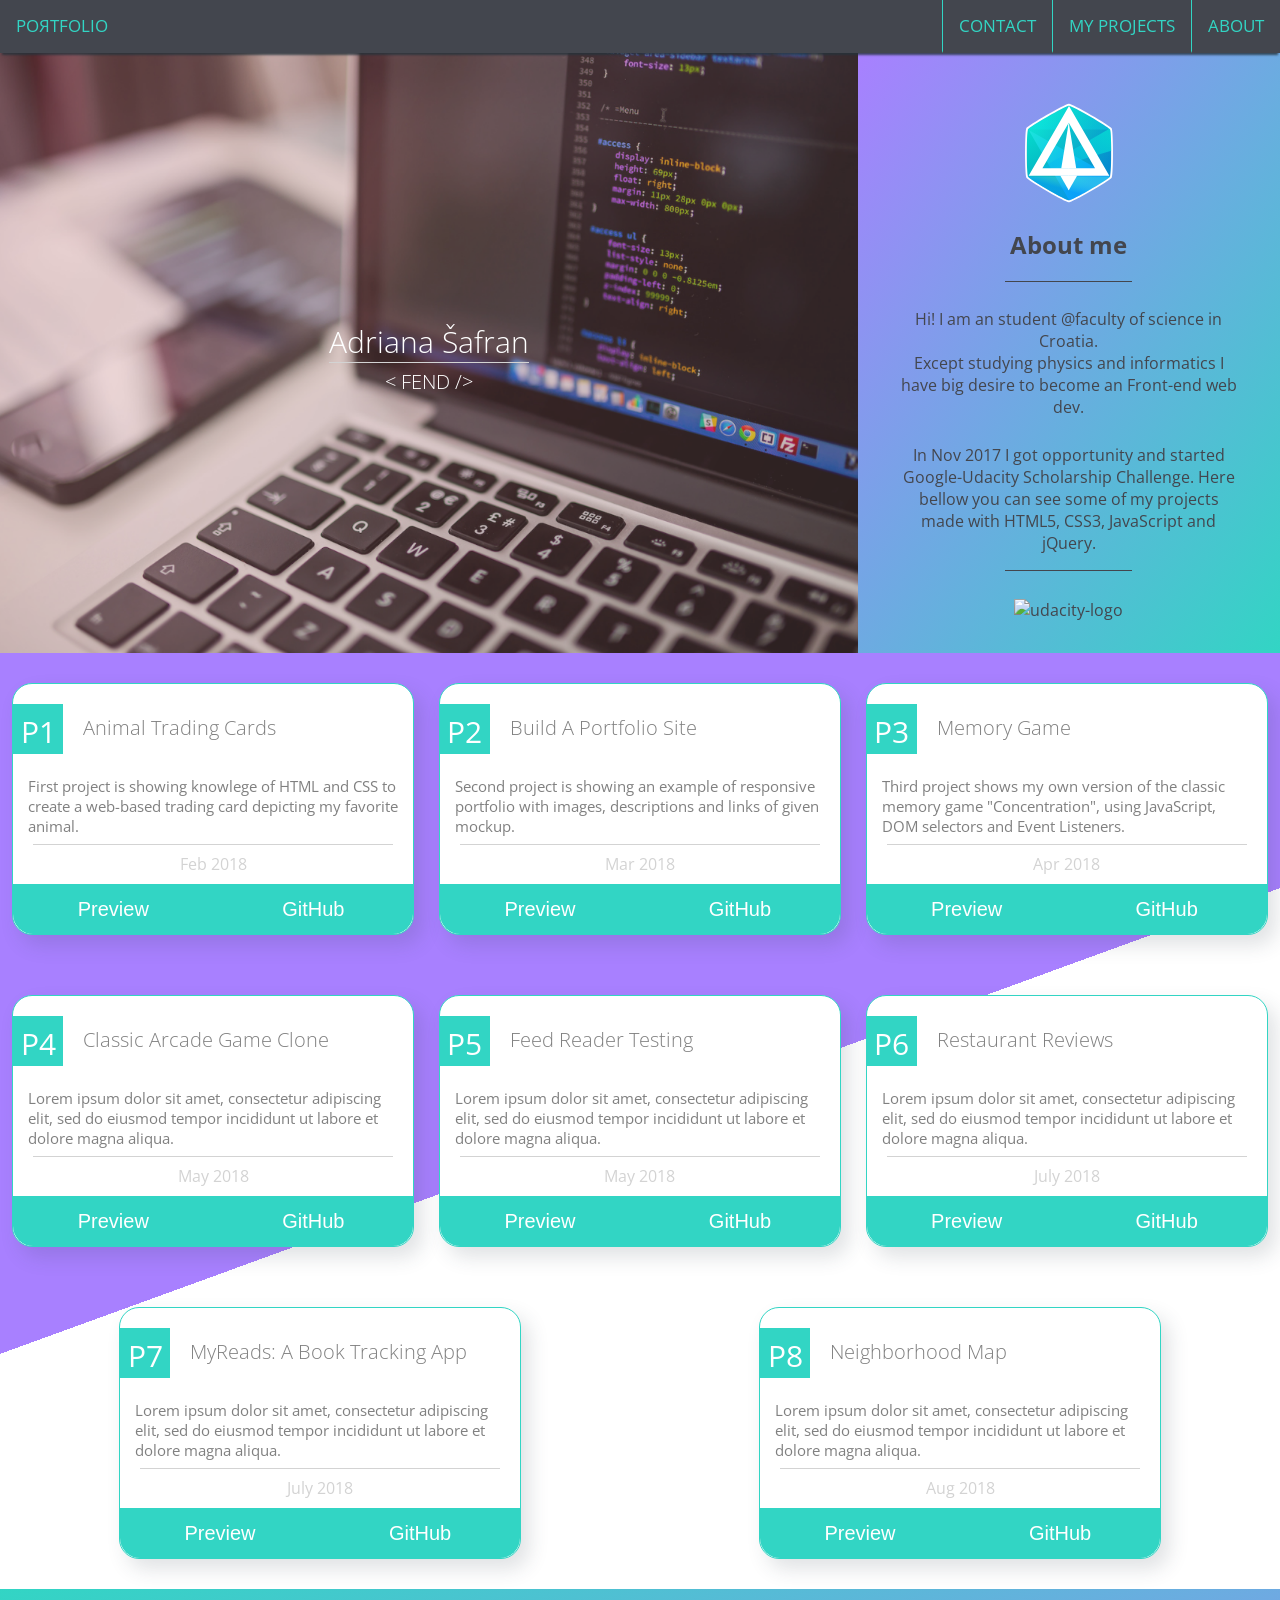
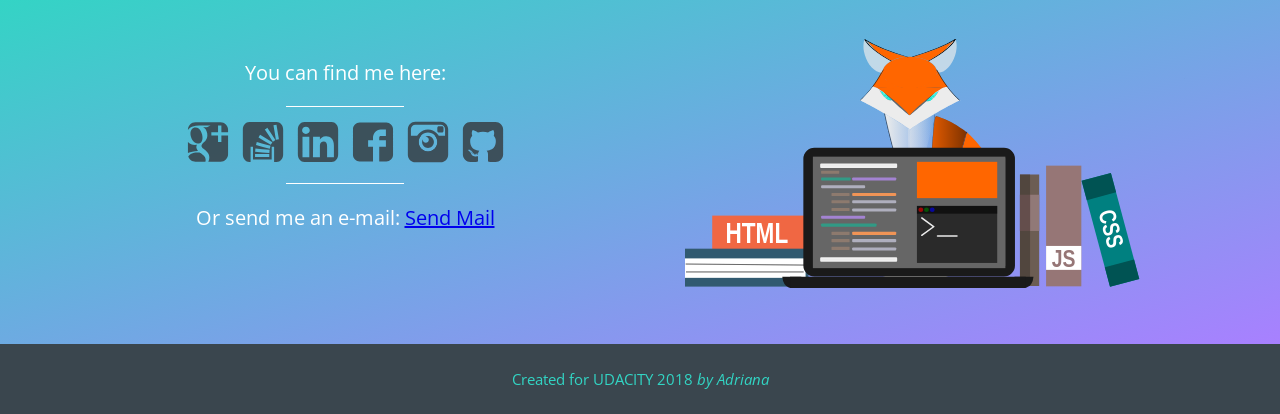
==== index.html @ e8c55a44 "Portfolio FEND Google-Udacity Portfolio" ====
<!DOCTYPE html>
<html>
<head>
  <meta charset="utf-8">
  <title>ASafran | Portfolio</title>
  <link rel="icon" type="image/png" href="img/logo.png"/>
  <link rel="stylesheet" href="https://use.fontawesome.com/releases/v5.0.8/css/all.css">
  <link rel="stylesheet" href="https://fonts.googleapis.com/css?family=Open+Sans:400,300" type="text/css">
  <link rel="stylesheet" href="css/main.css">
  <meta name="viewport" content="width=device-width, initial-scale=1">
  <link rel="stylesheet" media="screen and (max-width:600px)" href="css/small.css">
  <link rel="stylesheet" media="screen and (min-width:601px) and (max-width:1150px)" href="css/medium.css">
  <link rel="stylesheet" media="screen and (max-width:850px)" href="css/edit.css">
</head>
<body>
  <div onclick="topFunction()" id="myBtn" title="Go to top"><i class="fas fa-angle-double-up"></i>
  </div>
  <header>
    <div class="navigation" id="mynavigation">
      <a href="#">POЯTFOLIO</a>
      <a href="#my-info">ABOUT</a>
      <a href="#my-projects">MY PROJECTS</a>
      <a href="#social">CONTACT</a>
      <a href="javascript:void(0);" style="font-size:25px;" class="icon" onclick="myFunction()">&#9776;</a>
    </div>
  </header>
  <div class="container-main">
    <div class="container-left">
      <span class="container-left-content">
        <p class="my-name">Adriana &#352;afran</p>
        <hr class="hr-content">
        <p class="course">&lt; FEND /&gt;</p>
      </span>
    </div>
    <div class="info" id="my-info">
      <img class="white-logo" src="img/mylogo_white.svg" alt="mylogo">
      <h2 class="name">About me</h2>
      <hr class="info-line">
      <p class="about-me">Hi! I am an student @faculty of science in Croatia.<br>
      Except studying physics and informatics I have big desire to become an Front-end
      web dev.</p>
      <p class="about-me">In Nov 2017 I got opportunity and started Google-Udacity Scholarship Challenge. Here bellow you can see some of my projects made with HTML5, CSS3, JavaScript and
        jQuery.
      </p>
      <hr class="info-line">
      <img src="https://eu.udacity.com/assets/iridium/images/core/header/udacity-wordmark-light.svg" alt="udacity-logo" class="udacity">
    </div>
    <div class="my-projects" id="my-projects">
      <div class="card" id="card-0">
        <div class="p-number">
          <p class="p-text">P1</p>
        </div>
        <h3 class="card-title">Animal Trading Cards</h3>
        <div class="description">First project is showing knowlege of HTML and CSS to create a web-based trading card depicting my favorite animal.
        </div>
        <hr>
        <div class="date">
          Feb 2018
        </div>
        <div class="buttons">
          <button class="preview-btn"><a href="card/P2.html" class="preview">Preview</a></button>
          <button class="github-btn"><a href="https://github.com/adr1ana/GoogleUdacity/tree/gh-pages/card" class="cta2">GitHub</a></button>
        </div>
      </div>
      <div class="card" id="card-2">
        <div class="p-number">
          <p class="p-text">P2</p>
        </div>
        <h3 class="card-title">Build A Portfolio Site</h3>
        <div class="description">Second project is showing an example of responsive portfolio with images, descriptions and links of given mockup.
        </div>
        <hr>
        <div class="date">
          Mar 2018
        </div>
        <div class="buttons">
          <button class="preview-btn"><a href="https://adr1ana.github.io/GoogleUdacity/" class="preview">Preview</a></button>
          <button class="github-btn"><a href="https://github.com/adr1ana/GoogleUdacity/tree/gh-pages" class="git-hub">GitHub</a></button>
        </div>
      </div>
      <div class="card" id="card-3">
        <div class="p-number">
          <p class="p-text">P3</p>
        </div>
        <h3 class="card-title">Memory Game</h3>
        <div class="description">Third project shows my own version of the classic memory game "Concentration", using JavaScript, DOM selectors and Event Listeners.
        </div>
        <hr>
        <div class="date">
          Apr 2018
        </div>
        <div class="buttons">
          <button class="preview-btn">Preview</button>
          <button class="github-btn">GitHub</button>
        </div>
      </div>
      <br>
      <div class="card" id="card-1">
        <div class="p-number">
          <p class="p-text">P4</p>
        </div>
        <h3 class="card-title">Classic Arcade Game Clone</h3>
        <div class="description">Lorem ipsum dolor sit amet, consectetur adipiscing elit, sed do eiusmod tempor incididunt ut labore et dolore magna aliqua.
        </div>
        <hr>
        <div class="date">
          May 2018
        </div>
        <div class="buttons">
          <button class="preview-btn">Preview</button>
          <button class="github-btn">GitHub</button>
        </div>
      </div>
      <div class="card" id="card-1">
        <div class="p-number">
          <p class="p-text">P5</p>
        </div>
        <h3 class="card-title">Feed Reader Testing</h3>
        <div class="description">Lorem ipsum dolor sit amet, consectetur adipiscing elit, sed do eiusmod tempor incididunt ut labore et dolore magna aliqua.
        </div>
        <hr>
        <div class="date">
          May 2018
        </div>
        <div class="buttons">
          <button class="preview-btn">Preview</button>
          <button class="github-btn">GitHub</button>
        </div>
      </div>
      <div class="card" id="card-1">
        <div class="p-number">
          <p class="p-text">P6</p>
        </div>
        <h3 class="card-title">Restaurant Reviews</h3>
        <div class="description">Lorem ipsum dolor sit amet, consectetur adipiscing elit, sed do eiusmod tempor incididunt ut labore et dolore magna aliqua.
        </div>
        <hr>
        <div class="date">
          July 2018
        </div>
        <div class="buttons">
          <button class="preview-btn">Preview</button>
          <button class="github-btn">GitHub</button>
        </div>
      </div>
      <br>
      <div class="card" id="card-1">
        <div class="p-number">
          <p class="p-text">P7</p>
        </div>
        <h3 class="card-title">MyReads: A Book Tracking App</h3>
        <div class="description">Lorem ipsum dolor sit amet, consectetur adipiscing elit, sed do eiusmod tempor incididunt ut labore et dolore magna aliqua.
        </div>
        <hr>
        <div class="date">
          July 2018
        </div>
        <div class="buttons">
          <button class="preview-btn">Preview</button>
          <button class="github-btn">GitHub</button>
        </div>
      </div>
      <div class="card" id="card-1">
        <div class="p-number">
          <p class="p-text">P8</p>
        </div>
        <h3 class="card-title">Neighborhood Map</h3>
        <div class="description">Lorem ipsum dolor sit amet, consectetur adipiscing elit, sed do eiusmod tempor incididunt ut labore et dolore magna aliqua.
        </div>
        <hr>
        <div class="date">
          Aug 2018
        </div>
        <div class="buttons">
          <button class="preview-btn">Preview</button>
          <button class="github-btn">GitHub</button>
        </div>
      </div>
    </div>
    <div class="container-bottom">
      <!-- contacts -->
      <div class="contact" id="social">
        <div class="contact-links">
          <p> You can find me here: </p>
          <hr class="hr-contact">
          <a href="https://plus.google.com/u/0/112893864127905026403"><img src="img/icon-google-o.svg" class="icon google-plus" alt="Google Plus Icon"></a>
          <a href="https://stackoverflow.com/users/6788183/adriana-%C5%A0afran"><img src="img/icon-stack-o.svg" class="icon stackoverflow" alt="Stackoverflow Icon"></a>
          <a href="https://www.linkedin.com/in/adriana-%C5%A1afran-312510150/"><img src="img/icon-linkedin-o.svg" class="icon linkedin" alt="Linkedin Icon"></a>
          <a href="https://www.facebook.com/adriana46"><img src="img/icon-fb-o.svg" alt="Facebook Icon" class="icon facebook"></a>
          <a href="https://www.instagram.com/adr1ana46/"><img src="img/icon-instagram-o.svg" class="icon instagram" alt="Instagram Icon"></a>
          <a href="https://github.com/adr1ana/"><img src="img/icon-git-o.svg" class="icon github" alt="GitHub Icon"></a>
          <hr class="hr-contact">
          <p>Or send me an e-mail: <a href="mailto:adriana.safran@gmail.com">Send Mail</a>
          </p>
        </div>
        <div class="contact-img">
          <img src="img/web-drawing.svg"width="500">
        </div>
      </div>
      <footer>
        <p>Created for UDACITY 2018 <em>by Adriana</em></p>
      </footer>
    </div>
  </div>
  <script src="js/main.js"></script>
</body>
</html>
---- css/main.css ----
body {
  font-family: 'Open Sans',sans-serif,arial;
  margin:0;
}
/* Logos */
.white-logo {
  width: 100px;
  height: 100px;
}
.udacity {
  padding: 20px;
}
/* Hamburger navigation */
.navigation {
  overflow: hidden;
  background-color: rgb(67,70,78);
  box-shadow: 0 4px 2px -2px rgba(37,50,59,.8);
  position: relative;
  width: 100%;
}
.navigation a {
  display: block;
  color: #32d5c4;
  text-align: center;
  padding: 14px 16px;
  text-decoration: none;
  font-size: 17px;
  border-bottom: 2px solid rgb(67,70,78);
}
.navigation a:not(:first-child) {
  float:right;
  border-left: 1px solid #32d5c4;
}
.navigation a:first-child {
  float:left;
}
.navigation a:hover:not(:first-child) {
  background-color: rgba(37,50,59,1);
  border-bottom: 2px solid #32d5c4;
}
.navigation .icon {
  display: none;
}
/* Containers */
.container-main, .container-bottom {
  width: 100%;
  display: flex;
  flex-wrap: wrap;
  margin: auto;
}
.container-left {
  width: 67%;
  height: 600px;
  background: url(../img/cover-designs.png) no-repeat center;
  background-size: cover;
  text-align: center;
  display: flex;
  align-items: center;
  justify-content: center;
}
.container-left-content {
  color: #fff;
  font-size: 30px;
  font-weight: lighter;
}
.my-name {
  margin-bottom: 0;
}
.hr-content {
  width: 100%;
  margin-top: 0;
  margin-bottom: 5px;
}
.course {
  margin-top: 0;
  font-size: 20px;
}
.info {
  width: 33%;
  background: linear-gradient(to bottom right,rgb(168,128,255),#32d5c4);
  text-align: center;
  padding-top: 50px;
  color: rgb(67,70,78);
}
.info-line {
  width: 30%;
  border-top: 1px solid rgb(67,70,78);
}
.about-me {
  padding: 10px 40px 0 40px;
}
/* Middle -cards- section */
.card {
  width: 400px;
  height: 250px;
  background-color: #fff;
  box-shadow: 8px 10px 20px 0 rgba(46,61,73,.15);
  border: 1px solid #32d5c4;
  border-radius: 20px;
  margin: 30px auto;
  float: left;
  position: relative;
}
#card-0:hover {
  background: url(../img/P1.png) no-repeat center;
  background-size: cover;
  color: #fff;
}
#card-2:hover {
  background: url(../img/P2.png) no-repeat center;
  background-size: cover;
  color: #fff;
}
#card-3:hover {
  background: url(../img/P3.png) no-repeat center;
  background-size: cover;
  color: #fff;
}
.card:hover {
  box-shadow: 0 5px 15px 0 rgba(153,153,153,.15);
}
.p-number{
  width: 50px;
  height: 50px;
  background-color: #32d5c4;
  float: left;
  margin: 20px 20px 0 0;
}
.p-text {
  color: #fff;
  text-align: center;
  font-size: 30px;
  margin: 7px;
}
.card-title {
  font-size: 20px;
  margin-top: 20px;
  margin-bottom: 20px;
  padding-top: 10px;
  font-weight: lighter;
}
.description {
  font-size: 15px;
  padding: 15px 15px 0 15px;
}
hr {
  height: 0;
  border: 0;
  border-top: 1px solid lightgray;
  width: 90%;
}
.date {
  font-size: 16px;
  text-align: center;
  color: lightgray;
}
.buttons {
  width: 100%;
  height: 50px;
  text-align: center;
  position: absolute;
  bottom: 0;
}
button {
  width: 50%;
  height: 50px;
  background-color: #32d5c4;
  color:#fff;
  border: 0 solid;
  font-size: 20px;
}
button a {
  text-decoration: none;
  color:#fff;
}
.preview-btn {
  border-radius: 0 0 0 20px;
  float: left;
}
.github-btn {
  border-radius: 0 0 20px 0;
  float: right;
}
button:hover {
  filter: brightness(95%);
}
/* Scrollbar div */
.my-projects {
  display: flex;
  flex-wrap: wrap;
	margin: auto;
	width: 100%;
	background: linear-gradient(-20deg, #fff 50%, rgb(168,128,255) 50%);
  color: gray;
}
/* Bottom and footer */
.contact {
  display: flex;
  flex-wrap: wrap;
  margin: auto;
  width: 100%;
  background: linear-gradient(to bottom right,#32d5c4,rgb(168,128,255));
  text-align: center;
  font-size: 20px;
  color: #fff;
  text-decoration: none;
  padding: 50px;
}
.hr-contact {
  border-top: 1px solid #fff;
  width: 20%;
}
.contact-links {
  width: 50%;
  float: left;
}
.contact-img {
  width: 50%;
  float: right;
}
.icon {
  width: 50px;
  height: 50px;
}
.google-plus:hover {
  content: url("../img/icon-google-h.svg");
}
.stackoverflow:hover {
  content: url("../img/icon-stack-h.svg");
}
.linkedin:hover {
  content: url("../img/icon-linkedin-h.svg");
}
.facebook:hover {
  content: url("../img/icon-fb-h.svg");
}
.instagram:hover {
  content: url("../img/icon-instagram-h.svg");
}
.github:hover {
  content: url("../img/icon-git-h.svg");
}
footer {
  width: 100%;
  background-color: rgba(37,50,59,.9);
  color: #32d5c4;
  text-align: center;
  font-size: 15px;
  padding: 10px;
}
#myBtn {
  display: none;
  position: fixed;
  bottom: 90px;
  right: 30px;
  z-index: 99;
  font-size: 20px;
  outline: none;
  background-color: rgba(37,50,59,.5);
  color: #fff;
  cursor: pointer;
  padding: 15px 25px;
}
#myBtn:hover {
  background-color: rgba(37,50,59,.8);
}
---- css/small.css ----
/* Hamburger navigation */
.navigation a:not(:first-child) {
  display: none;
}
.navigation a.icon {
  float: right;
  display: block;
  border: none;
}
.navigation.responsive {
  position: relative;
}
.navigation.responsive .icon {
  position: absolute;
  right: 0;
  top: 0;
  border: none;
}
.navigation.responsive a {
  float: none;
  display: block;
  text-align: center;
  border: none;
}
.navigation.responsive a:hover {
  border: none;
}
.navigation a:first-child{
  font-size: 25px;
}
/* Changing positions of divs and visual*/
.container-left {
  flex-basis: 100%;
}
.info {
  flex-basis: 100%;
}
.card {
  width: 350px;
  height: 250px;
}
.hr-contact {
  width: 100%;
}
---- css/medium.css ----
.container-left {
  width: 100%;
}
.info {
  width: 100%;
}
---- css/edit.css ----
.contact-img {
  display: none;
}
.contact-links {
  position: relative;
  margin: auto;
}
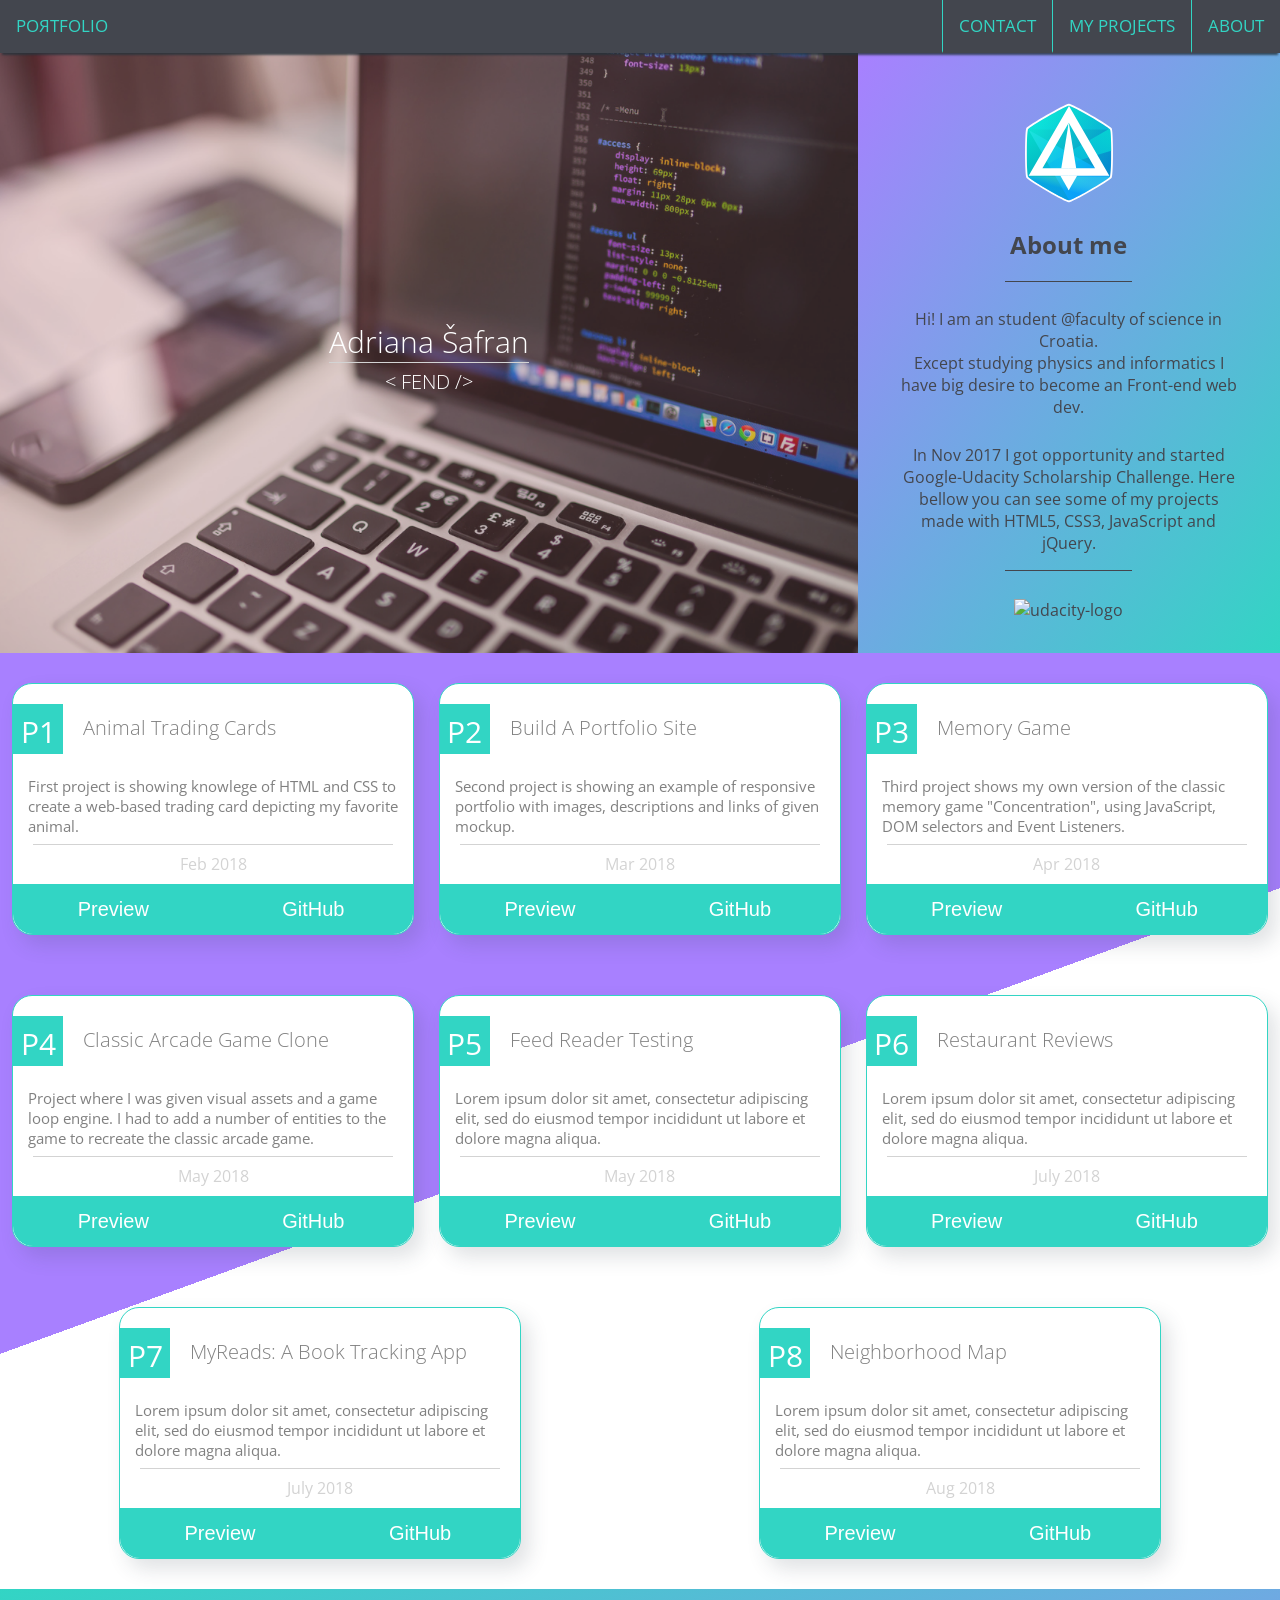
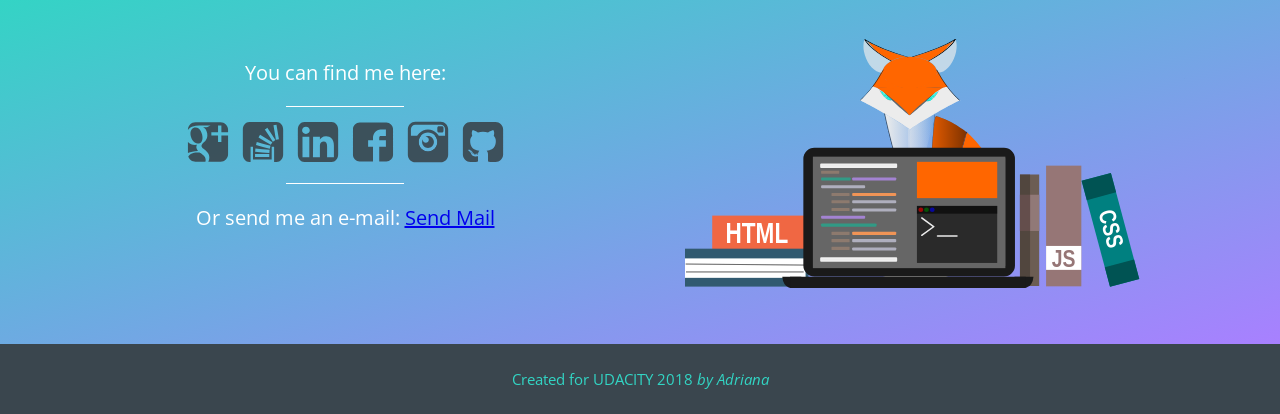
==== commit db57233c: "P4 project 4" ====
--- a/index.html
+++ b/index.html
@@ -1,5 +1,5 @@
 <!DOCTYPE html>
-<html>
+<html lang="en">
 <head>
   <meta charset="utf-8">
   <title>ASafran | Portfolio</title>
@@ -13,8 +13,10 @@
   <link rel="stylesheet" media="screen and (max-width:850px)" href="css/edit.css">
 </head>
 <body>
+  <!-- Scroll up to the top of the page button -->
   <div onclick="topFunction()" id="myBtn" title="Go to top"><i class="fas fa-angle-double-up"></i>
   </div>
+  <!-- Top navigation which becomes hamburger on smaller screen and mobile -->
   <header>
     <div class="navigation" id="mynavigation">
       <a href="#">POЯTFOLIO</a>
@@ -24,13 +26,14 @@
       <a href="javascript:void(0);" style="font-size:25px;" class="icon" onclick="myFunction()">&#9776;</a>
     </div>
   </header>
+  <!-- Top content -->
   <div class="container-main">
     <div class="container-left">
-      <span class="container-left-content">
+      <div class="container-left-content">
         <p class="my-name">Adriana &#352;afran</p>
         <hr class="hr-content">
         <p class="course">&lt; FEND /&gt;</p>
-      </span>
+      </div>
     </div>
     <div class="info" id="my-info">
       <img class="white-logo" src="img/mylogo_white.svg" alt="mylogo">
@@ -39,14 +42,14 @@
       <p class="about-me">Hi! I am an student @faculty of science in Croatia.<br>
       Except studying physics and informatics I have big desire to become an Front-end
       web dev.</p>
-      <p class="about-me">In Nov 2017 I got opportunity and started Google-Udacity Scholarship Challenge. Here bellow you can see some of my projects made with HTML5, CSS3, JavaScript and
-        jQuery.
+      <p class="about-me">In Nov 2017 I got opportunity and started Google-Udacity Scholarship Challenge. Here bellow you can see some of my projects made with HTML5, CSS3, JavaScript and jQuery.
       </p>
       <hr class="info-line">
       <img src="https://eu.udacity.com/assets/iridium/images/core/header/udacity-wordmark-light.svg" alt="udacity-logo" class="udacity">
     </div>
+    <!-- Middle content - my projects shown on cards -->
     <div class="my-projects" id="my-projects">
-      <div class="card" id="card-0">
+      <div class="card" id="card-1">
         <div class="p-number">
           <p class="p-text">P1</p>
         </div>
@@ -58,8 +61,8 @@
           Feb 2018
         </div>
         <div class="buttons">
-          <button class="preview-btn"><a href="card/P2.html" class="preview">Preview</a></button>
-          <button class="github-btn"><a href="https://github.com/adr1ana/GoogleUdacity/tree/gh-pages/card" class="cta2">GitHub</a></button>
+          <button class="preview-btn" onclick="location.href='card/P2.html';">Preview</button>
+          <button class="github-btn" onclick="location.href='https://github.com/adr1ana/GoogleUdacity/tree/gh-pages/card';">GitHub</button>
         </div>
       </div>
       <div class="card" id="card-2">
@@ -74,8 +77,8 @@
           Mar 2018
         </div>
         <div class="buttons">
-          <button class="preview-btn"><a href="https://adr1ana.github.io/GoogleUdacity/" class="preview">Preview</a></button>
-          <button class="github-btn"><a href="https://github.com/adr1ana/GoogleUdacity/tree/gh-pages" class="git-hub">GitHub</a></button>
+          <button class="preview-btn" onclick="location.href='https://adr1ana.github.io/GoogleUdacity/';">Preview</button>
+          <button class="github-btn" onclick="location.href='https://github.com/adr1ana/GoogleUdacity/tree/gh-pages';">GitHub</button>
         </div>
       </div>
       <div class="card" id="card-3">
@@ -90,28 +93,28 @@
           Apr 2018
         </div>
         <div class="buttons">
-          <button class="preview-btn">Preview</button>
-          <button class="github-btn">GitHub</button>
+          <button class="preview-btn" onclick="location.href='https://adr1ana.github.io/P3-fend-memory-game/';">Preview</button>
+          <button class="github-btn" onclick="location.href='https://github.com/adr1ana/P3-fend-memory-game';">GitHub</button>
         </div>
       </div>
       <br>
-      <div class="card" id="card-1">
+      <div class="card" id="card-4">
         <div class="p-number">
           <p class="p-text">P4</p>
         </div>
         <h3 class="card-title">Classic Arcade Game Clone</h3>
-        <div class="description">Lorem ipsum dolor sit amet, consectetur adipiscing elit, sed do eiusmod tempor incididunt ut labore et dolore magna aliqua.
+        <div class="description">Project where I was given visual assets and a game loop engine. I had to add a number of entities to the game to recreate the classic arcade game.
         </div>
         <hr>
         <div class="date">
           May 2018
         </div>
         <div class="buttons">
-          <button class="preview-btn">Preview</button>
-          <button class="github-btn">GitHub</button>
-        </div>
-      </div>
-      <div class="card" id="card-1">
+          <button class="preview-btn" onclick="location.href='https://adr1ana.github.io/P4-fend-arcade-game/';">Preview</button>
+          <button class="github-btn" onclick="location.href='https://github.com/adr1ana/P4-fend-arcade-game';">GitHub</button>
+        </div>
+      </div>
+      <div class="card" id="card-5">
         <div class="p-number">
           <p class="p-text">P5</p>
         </div>
@@ -127,7 +130,7 @@
           <button class="github-btn">GitHub</button>
         </div>
       </div>
-      <div class="card" id="card-1">
+      <div class="card" id="card-6">
         <div class="p-number">
           <p class="p-text">P6</p>
         </div>
@@ -144,7 +147,7 @@
         </div>
       </div>
       <br>
-      <div class="card" id="card-1">
+      <div class="card" id="card-7">
         <div class="p-number">
           <p class="p-text">P7</p>
         </div>
@@ -160,7 +163,7 @@
           <button class="github-btn">GitHub</button>
         </div>
       </div>
-      <div class="card" id="card-1">
+      <div class="card" id="card-8">
         <div class="p-number">
           <p class="p-text">P8</p>
         </div>
@@ -178,7 +181,7 @@
       </div>
     </div>
     <div class="container-bottom">
-      <!-- contacts -->
+      <!-- Contact and social media links -->
       <div class="contact" id="social">
         <div class="contact-links">
           <p> You can find me here: </p>
@@ -193,10 +196,12 @@
           <p>Or send me an e-mail: <a href="mailto:adriana.safran@gmail.com">Send Mail</a>
           </p>
         </div>
+        <!-- Bottom picture on the end of page -->
         <div class="contact-img">
-          <img src="img/web-drawing.svg"width="500">
-        </div>
-      </div>
+          <img src="img/web-drawing.svg" width="500" alt="My web programming drawing">
+        </div>
+      </div>
+      <!-- Footer - end of page -->
       <footer>
         <p>Created for UDACITY 2018 <em>by Adriana</em></p>
       </footer>
--- a/css/main.css
+++ b/css/main.css
@@ -34,7 +34,7 @@
 .navigation a:first-child {
   float:left;
 }
-.navigation a:hover:not(:first-child) {
+.navigation a:hover:not(:first-child):not(.icon) {
   background-color: rgba(37,50,59,1);
   border-bottom: 2px solid #32d5c4;
 }
@@ -101,7 +101,7 @@
   float: left;
   position: relative;
 }
-#card-0:hover {
+#card-1:hover {
   background: url(../img/P1.png) no-repeat center;
   background-size: cover;
   color: #fff;
@@ -115,6 +115,10 @@
   background: url(../img/P3.png) no-repeat center;
   background-size: cover;
   color: #fff;
+}
+#card-4:hover {
+  background: url(../img/P4.png) no-repeat center;
+  background-size: cover;
 }
 .card:hover {
   box-shadow: 0 5px 15px 0 rgba(153,153,153,.15);
@@ -141,7 +145,7 @@
 }
 .description {
   font-size: 15px;
-  padding: 15px 15px 0 15px;
+  padding: 15px 15px 0;
 }
 hr {
   height: 0;
@@ -168,10 +172,6 @@
   color:#fff;
   border: 0 solid;
   font-size: 20px;
-}
-button a {
-  text-decoration: none;
-  color:#fff;
 }
 .preview-btn {
   border-radius: 0 0 0 20px;
--- a/css/small.css
+++ b/css/small.css
@@ -25,10 +25,13 @@
 .navigation.responsive a:hover {
   border: none;
 }
-.navigation a:first-child{
+.navigation a:first-child {
   font-size: 25px;
 }
-/* Changing positions of divs and visual*/
+.navigation a.icon:hover {
+  border-bottom: none;
+}
+/* Changing positions of divs and visual edits*/
 .container-left {
   flex-basis: 100%;
 }
@@ -39,6 +42,24 @@
   width: 350px;
   height: 250px;
 }
+#card-1 {
+  background: url(../img/P1.png) no-repeat center;
+  background-size: cover;
+  color: #fff;
+}
+#card-2 {
+  background: url(../img/P2.png) no-repeat center;
+  background-size: cover;
+  color: #fff;
+}
+#card-3 {
+  background: url(../img/P3.png) no-repeat center;
+  background-size: cover;
+  color: #fff;
+}
+.description {
+  padding: 0 15px;
+}
 .hr-contact {
   width: 100%;
 }
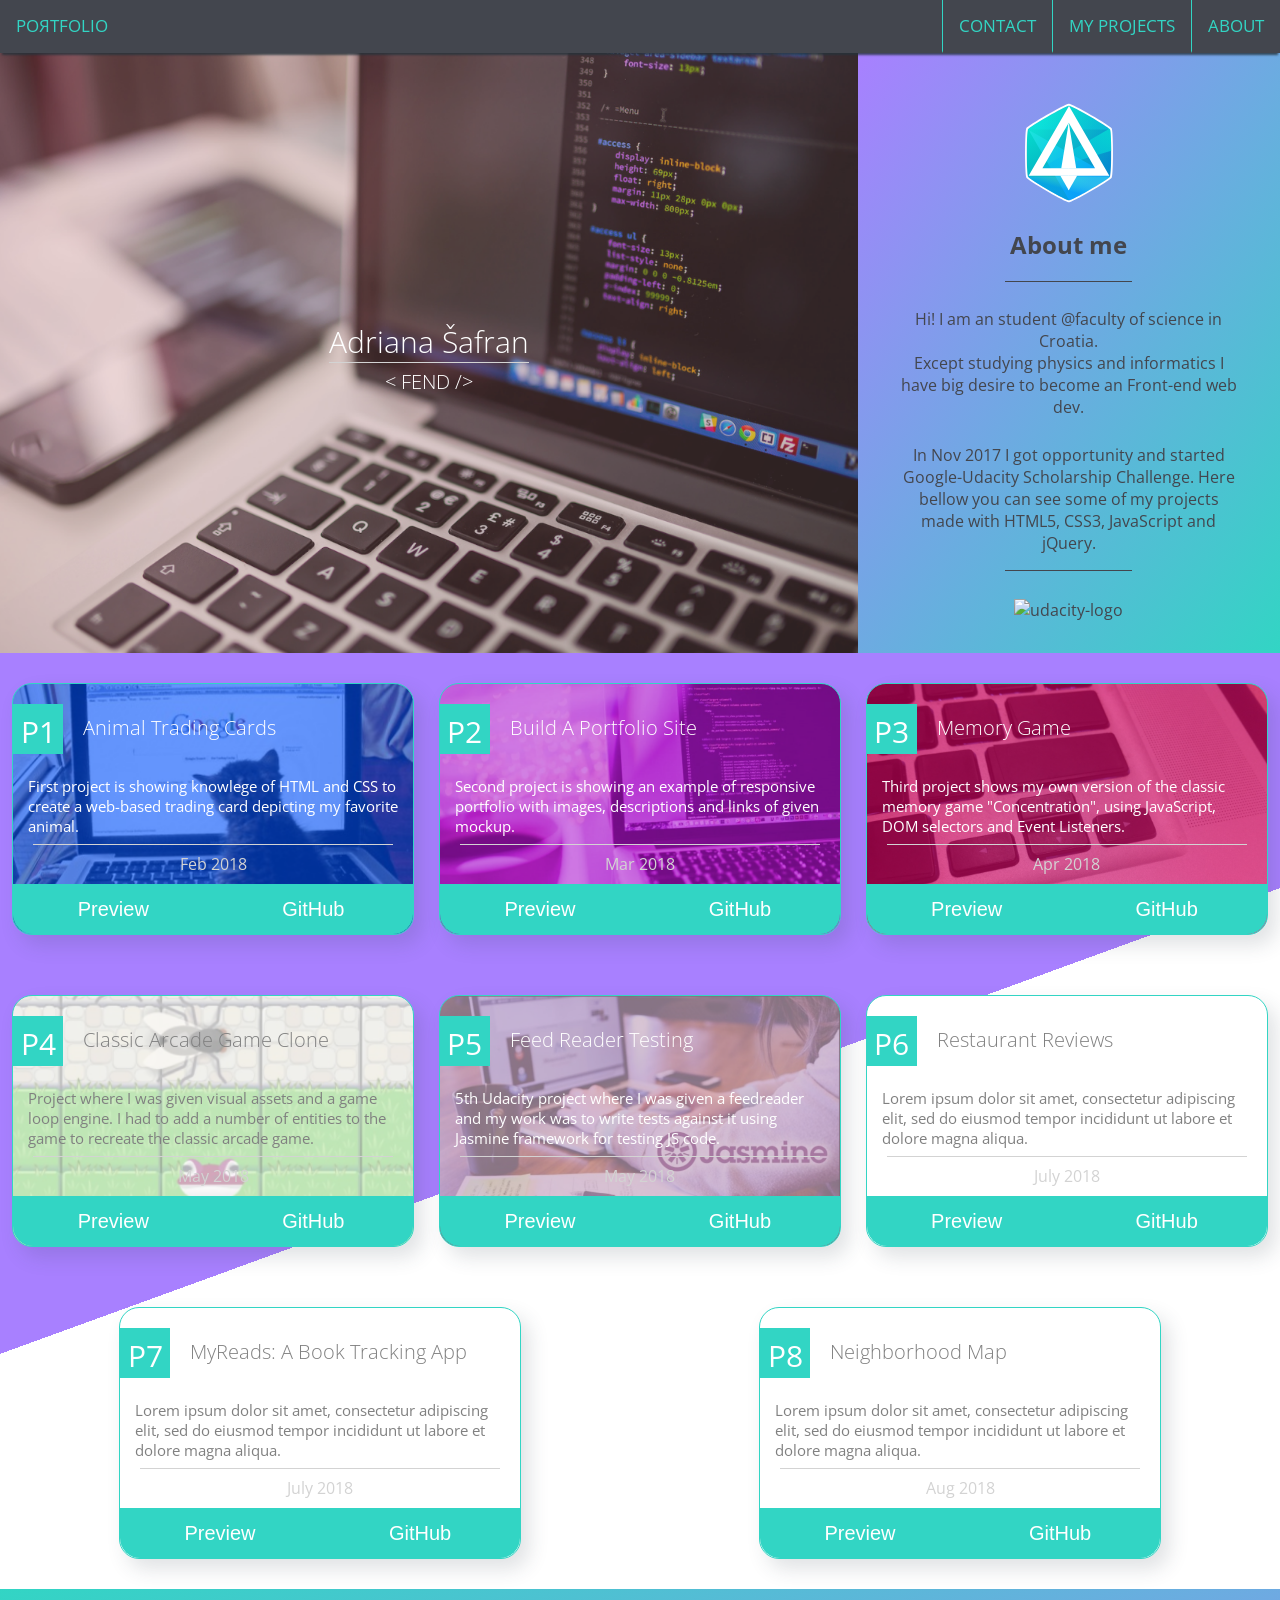
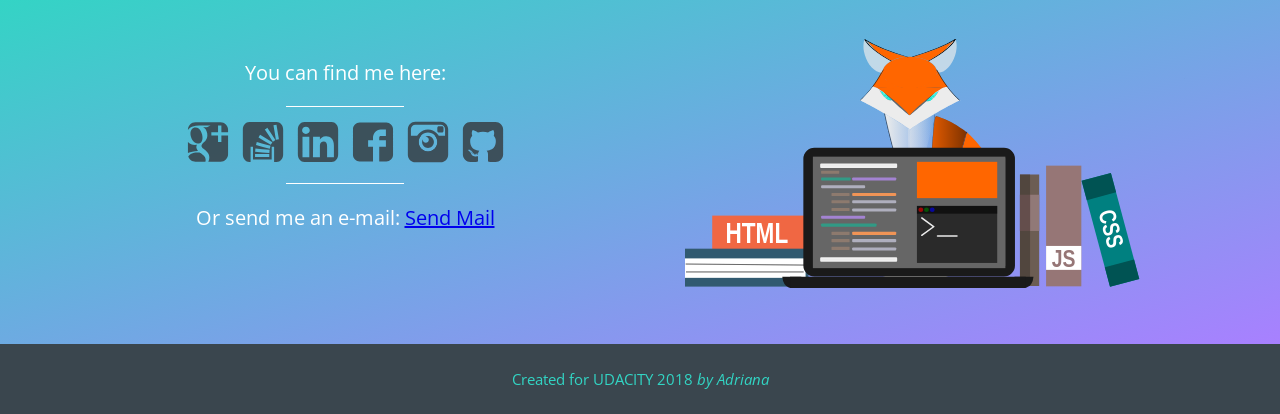
==== commit 4646bcae: "card-design changing cards background hover transition" ====
--- a/index.html
+++ b/index.html
@@ -119,7 +119,7 @@
           <p class="p-text">P5</p>
         </div>
         <h3 class="card-title">Feed Reader Testing</h3>
-        <div class="description">Lorem ipsum dolor sit amet, consectetur adipiscing elit, sed do eiusmod tempor incididunt ut labore et dolore magna aliqua.
+        <div class="description">5th Udacity project where I was given a feedreader and my work was to write tests against it using Jasmine framework for testing JS code.
         </div>
         <hr>
         <div class="date">
--- a/css/main.css
+++ b/css/main.css
@@ -101,24 +101,56 @@
   float: left;
   position: relative;
 }
+#card-1 {
+  background: url(../img/P1.png) no-repeat center;
+  background-size: 100%;
+  color: #fff;
+
+}
+
 #card-1:hover {
-  background: url(../img/P1.png) no-repeat center;
-  background-size: cover;
+  background-size: 110%;
+  transition: background-size .3s ease-in;
+  -moz-transition: background-size .3s ease-in;
+  -ms-transition: background-size .3s ease-in;
+  -o-transition: background-size .3s ease-in;
+  -webkit-transition: background-size .3s ease-in;
+}
+
+#card-2 {
+  background: url(../img/P2.png) no-repeat center;
+  background-size: 110%;
   color: #fff;
 }
 #card-2:hover {
-  background: url(../img/P2.png) no-repeat center;
-  background-size: cover;
+  background-size: 120%;
+  transition: background-size .3s ease-in;
+}
+#card-3 {
+  background: url(../img/P3.png) no-repeat center;
+  background-size: 100%;
   color: #fff;
 }
 #card-3:hover {
-  background: url(../img/P3.png) no-repeat center;
-  background-size: cover;
-  color: #fff;
+  background-size: 110%;
+  transition: background-size .3s ease-in;
+}
+#card-4 {
+  background: url(../img/P4.png) no-repeat center;
+  background-size: 120%;
 }
 #card-4:hover {
-  background: url(../img/P4.png) no-repeat center;
-  background-size: cover;
+  background-size: 130%;
+  transition: background-size .3s ease-in;
+}
+#card-5 {
+  background: url(../img/P5.png) no-repeat center;
+  background-size: 100%;
+  color: #fff;
+}
+#card-5:hover {
+  background-size: 110%;
+  transition: background-size .3s ease-in;
 }
 .card:hover {
   box-shadow: 0 5px 15px 0 rgba(153,153,153,.15);
